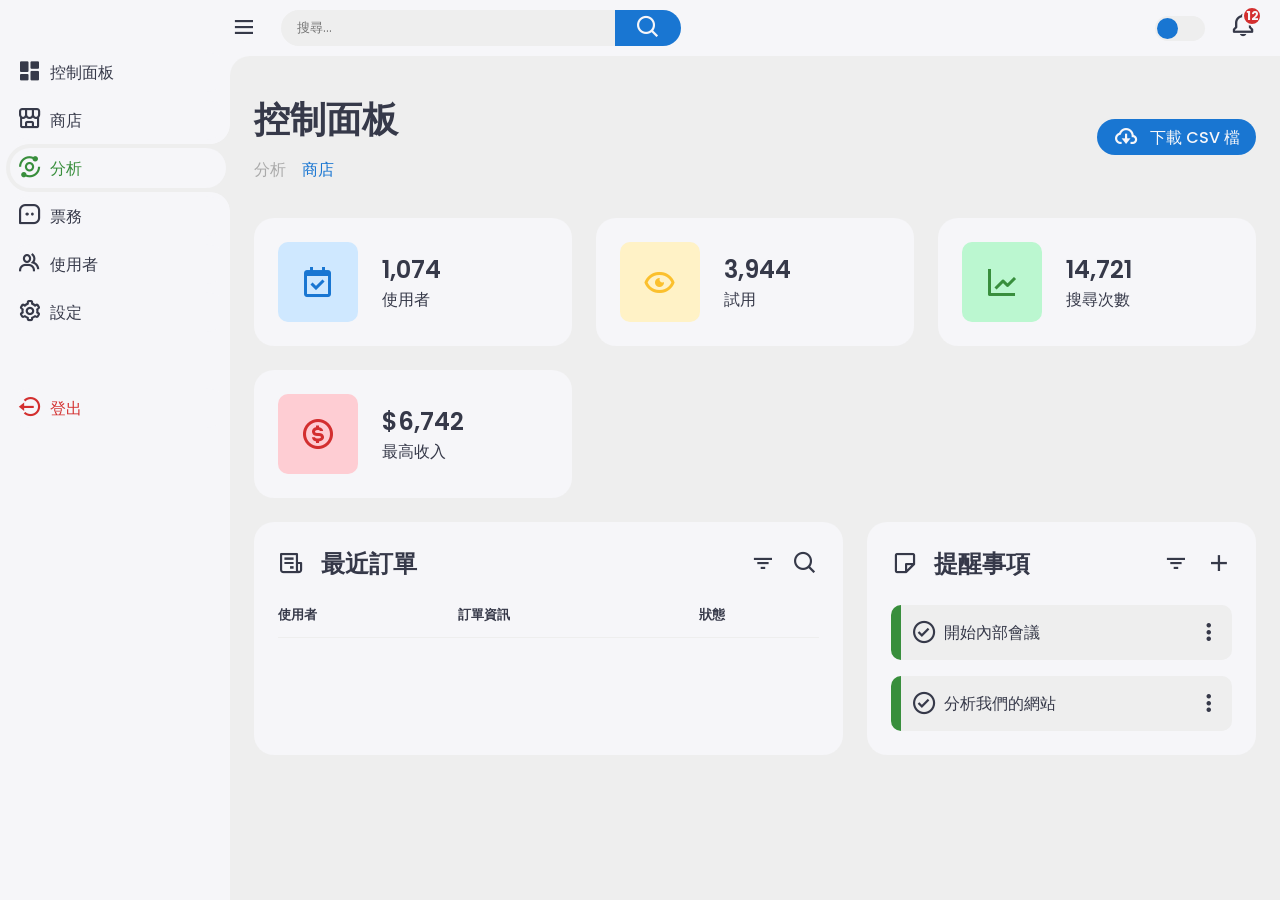
==== index.html @ f8af40df "Add files via upload" ====
<!DOCTYPE html>

<head>
    <meta charset="UTF-8">
    <meta name="viewport" content="width=device-width, initial-scale=1.0">
    <link href='https://unpkg.com/boxicons@2.1.4/css/boxicons.min.css' rel='stylesheet'>
    <link rel="stylesheet" href="style.css">
    <title>RoboTech 開發者控制面板 | Preview</title>
</head>

<body>
    <div class="sidebar">
        <ul class="side-menu">
            <li><a href="#"><i class='bx bxs-dashboard'></i>控制面板</a></li>
            <li><a href="#"><i class='bx bx-store-alt'></i>商店</a></li>
            <li class="active"><a href="#"><i class='bx bx-analyse'></i>分析</a></li>
            <li><a href="#"><i class='bx bx-message-square-dots'></i>票務</a></li>
            <li><a href="#"><i class='bx bx-group'></i>使用者</a></li>
            <li><a href="#"><i class='bx bx-cog'></i>設定</a></li>
        </ul>
        <ul class="side-menu">
            <li>
                <a href="#" class="logout">
                    <i class='bx bx-log-out-circle'></i>
                    登出
                </a>
            </li>
        </ul>
    </div>

    <div class="content">
        <nav>
            <i class='bx bx-menu'></i>
            <form action="#">
                <div class="form-input">
                    <input type="search" placeholder="搜尋...">
                    <button class="search-btn" type="送出"><i class='bx bx-search'></i></button>
                </div>
            </form>
            <input type="checkbox" id="theme-toggle" hidden>
            <label for="theme-toggle" class="theme-toggle"></label>
            <a href="#" class="notif">
                <i class='bx bx-bell'></i>
                <span class="count">12</span>
            </a>
        </nav>

        <main>
            <div class="header">
                <div class="left">
                    <h1>控制面板</h1>
                    <ul class="breadcrumb">
                        <li><a href="#">
                                分析
                            </a>
                        </li>
                        <li><a href="#" class="active">商店</a></li>
                    </ul>
                </div>
                <a href="#" class="report">
                    <i class='bx bx-cloud-download'></i>
                    <span>下載 CSV 檔</span>
                </a>
            </div>

            <ul class="insights">
                <li>
                    <i class='bx bx-calendar-check'></i>
                    <span class="info">
                        <h3>
                            1,074
                        </h3>
                        <p>使用者</p>
                    </span>
                </li>
                <li><i class='bx bx-show-alt'></i>
                    <span class="info">
                        <h3>
                            3,944
                        </h3>
                        <p>試用</p>
                    </span>
                </li>
                <li><i class='bx bx-line-chart'></i>
                    <span class="info">
                        <h3>
                            14,721
                        </h3>
                        <p>搜尋次數</p>
                    </span>
                </li>
                <li><i class='bx bx-dollar-circle'></i>
                    <span class="info">
                        <h3>
                            $6,742
                        </h3>
                        <p>最高收入</p>
                    </span>
                </li>
            </ul>

            <div class="bottom-data">
                <div class="orders">
                    <div class="header">
                        <i class='bx bx-receipt'></i>
                        <h3>最近訂單</h3>
                        <i class='bx bx-filter'></i>
                        <i class='bx bx-search'></i>
                    </div>
                    <table>
                        <thead>
                            <tr>
                                <th>使用者</th>
                                <th>訂單資訊</th>
                                <th>狀態</th>
                            </tr>
                        </thead>
                    </table>
                </div>

                <div class="reminders">
                    <div class="header">
                        <i class='bx bx-note'></i>
                        <h3>提醒事項</h3>
                        <i class='bx bx-filter'></i>
                        <i class='bx bx-plus'></i>
                    </div>
                    <ul class="task-list">
                        <li class="completed">
                            <div class="task-title">
                                <i class='bx bx-check-circle'></i>
                                <p>開始內部會議</p>
                            </div>
                            <i class='bx bx-dots-vertical-rounded'></i>
                        </li>
                        <li class="completed">
                            <div class="task-title">
                                <i class='bx bx-check-circle'></i>
                                <p>分析我們的網站</p>
                            </div>
                            <i class='bx bx-dots-vertical-rounded'></i>
                        </li>
                    </ul>
                </div>
            </div>
        </main>
    </div>
    <script src="index.js"></script>
</body>
</html>
---- style.css ----
@import url('https://fonts.googleapis.com/css2?family=Poppins:wght@300;400;500;600;700;800&display=swap');

:root {
    --light: #f6f6f9;
    --primary: #1976D2;
    --light-primary: #CFE8FF;
    --grey: #eee;
    --dark-grey: #AAAAAA;
    --dark: #363949;
    --danger: #D32F2F;
	--light-danger: #FECDD3;
    --warning: #FBC02D;
    --light-warning: #FFF2C6;
    --success: #388E3C;
    --light-success: #BBF7D0;
}

*{
    margin: 0;
    padding: 0;
    box-sizing: border-box;
    font-family: 'Poppins', sans-serif;
}

.bx{
    font-size: 1.7rem;
}

a{
    text-decoration: none;
}

li{
    list-style: none;
}

html{
    overflow-x: hidden;
}

body.dark{
    --light: #181a1e;
    --grey: #25252c;
    --dark: #fbfbfb
}

body{
    background: var(--grey);
    overflow-x: hidden;
}

.sidebar{
    position: fixed;
    top: 0;
    left: 0;
    background: var(--light);
    width: 230px;
    height: 100%;
    z-index: 2000;
    overflow-x: hidden;
    scrollbar-width: none;
    transition: all 0.3s ease;
}

.sidebar::-webkit-scrollbar{
    display: none;
}

.sidebar.close{
    width: 60px;
}

.sidebar .logo{
    font-size: 24px;
    font-weight: 700;
    height: 56px;
    display: flex;
    align-items: center;
    color: var(--primary);
    z-index: 500;
    padding-bottom: 20px;
    box-sizing: content-box;
}

.sidebar .logo .logo-name span{
    color: var(--dark);
}

.sidebar .logo .bx{
    min-width: 60px;
    display: flex;
    justify-content: center;
    font-size: 2.2rem;
}

.sidebar .side-menu{
    width: 100%;
    margin-top: 48px;
}

.sidebar .side-menu li{
    height: 48px;
    background: transparent;
    margin-left: 6px;
    border-radius: 48px 0 0 48px;
    padding: 4px;
}

.sidebar .side-menu li.active{
    background: var(--grey);
    position: relative;
}

.sidebar .side-menu li.active::before{
    content: "";
    position: absolute;
    width: 40px;
    height: 40px;
    border-radius: 50%;
    top: -40px;
    right: 0;
    box-shadow: 20px 20px 0 var(--grey);
    z-index: -1;
}

.sidebar .side-menu li.active::after{
    content: "";
    position: absolute;
    width: 40px;
    height: 40px;
    border-radius: 50%;
    bottom: -40px;
    right: 0;
    box-shadow: 20px -20px 0 var(--grey);
    z-index: -1;
}

.sidebar .side-menu li a{
    width: 100%;
    height: 100%;
    background: var(--light);
    display: flex;
    align-items: center;
    border-radius: 48px;
    font-size: 16px;
    color: var(--dark);
    white-space: nowrap;
    overflow-x: hidden;
    transition: all 0.3s ease;
}

.sidebar .side-menu li.active a{
    color: var(--success);
}

.sidebar.close .side-menu li a{
    width: calc(48px - (4px * 2));
    transition: all 0.3s ease;
}

.sidebar .side-menu li a .bx{
    min-width: calc(60px - ((4px + 6px) * 2));
    display: flex;
    font-size: 1.6rem;
    justify-content: center;
}

.sidebar .side-menu li a.logout{
    color: var(--danger);
}

.content{
    position: relative;
    width: calc(100% - 230px);
    left: 230px;
    transition: all 0.3s ease;
}

.sidebar.close~.content{
    width: calc(100% - 60px);
    left: 60px;
}

.content nav{
    height: 56px;
    background: var(--light);
    padding: 0 24px 0 0;
    display: flex;
    align-items: center;
    grid-gap: 24px;
    position: sticky;
    top: 0;
    left: 0;
    z-index: 1000;
}

.content nav::before{
    content: "";
    position: absolute;
    width: 40px;
    height: 40px;
    bottom: -40px;
    left: 0;
    border-radius: 50%;
    box-shadow: -20px -20px 0 var(--light);
}

.content nav a{
    color: var(--dark);
}

.content nav .bx.bx-menu{
    cursor: pointer;
    color: var(--dark);
}

.content nav form{
    max-width: 400px;
    width: 100%;
    margin-right: auto;
}

.content nav form .form-input{
    display: flex;
    align-items: center;
    height: 36px;
}

.content nav form .form-input input{
    flex-grow: 1;
    padding: 0 16px;
    height: 100%;
    border: none;
    background: var(--grey);
    border-radius: 36px 0 0 36px;
    outline: none;
    width: 100%;
    color: var(--dark);
}

.content nav form .form-input button{
    width: 80px;
    height: 100%;
    display: flex;
    justify-content: center;
    align-items: center;
    background: var(--primary);
    color: var(--light);
    font-size: 18px;
    border: none;
    outline: none;
    border-radius: 0 36px 36px 0;
    cursor: pointer;
}

.content nav .notif{
    font-size: 20px;
    position: relative;
}

.content nav .notif .count{
    position: absolute;
    top: -6px;
    right: -6px;
    width: 20px;
    height: 20px;
    background: var(--danger);
    border-radius: 50%;
    color: var(--light);
    border: 2px solid var(--light);
    font-weight: 700;
    font-size: 12px;
    display: flex;
    align-items: center;
    justify-content: center;
}

.content nav .profile img{
    width: 36px;
    height: 36px;
    object-fit: cover;
    border-radius: 50%;
}

.content nav .theme-toggle{
    display: block;
    min-width: 50px;
    height: 25px;
    background: var(--grey);
    cursor: pointer;
    position: relative;
    border-radius: 25px;
}

.content nav .theme-toggle::before{
    content: "";
    position: absolute;
    top: 2px;
    left: 2px;
    bottom: 2px;
    width: calc(25px - 4px);
    background: var(--primary);
    border-radius: 50%;
    transition: all 0.3s ease;
}

.content nav #theme-toggle:checked+.theme-toggle::before{
    left: calc(100% - (25px - 4px) - 2px);
}

.content main{
    width: 100%;
    padding: 36px 24px;
    max-height: calc(100vh - 56px);
}

.content main .header{
    display: flex;
    align-items: center;
    justify-content: space-between;
    grid-gap: 16px;
    flex-wrap: wrap;
}

.content main .header .left h1{
    font-size: 36px;
    font-weight: 600;
    margin-bottom: 10px;
    color: var(--dark);
}

.content main .header .left .breadcrumb{
    display: flex;
    align-items: center;
    grid-gap: 16px;
}

.content main .header .left .breadcrumb li{
    color: var(--dark);
}

.content main .header .left .breadcrumb li a{
    color: var(--dark-grey);
    pointer-events: none;
}

.content main .header .left .breadcrumb li a.active{
    color: var(--primary);
    pointer-events: none;
}

.content main .header .report{
    height: 36px;
    padding: 0 16px;
    border-radius: 36px;
    background: var(--primary);
    color: var(--light);
    display: flex;
    align-items: center;
    justify-content: center;
    grid-gap: 10px;
    font-weight: 500;
}

.content main .insights{
    display: grid;
    grid-template-columns: repeat(auto-fit, minmax(240px, 1fr));
    grid-gap: 24px;
    margin-top: 36px;
}

.content main .insights li{
    padding: 24px;
    background: var(--light);
    border-radius: 20px;
    display: flex;
    align-items: center;
    grid-gap: 24px;
    cursor: pointer;
}

.content main .insights li .bx{
    width: 80px;
    height: 80px;
    border-radius: 10px;
    font-size: 36px;
    display: flex;
    align-items: center;
    justify-content: center;
}

.content main .insights li:nth-child(1) .bx{
    background: var(--light-primary);
    color: var(--primary);
}

.content main .insights li:nth-child(2) .bx{
    background: var(--light-warning);
    color: var(--warning);
}

.content main .insights li:nth-child(3) .bx{
    background: var(--light-success);
    color: var(--success);
}

.content main .insights li:nth-child(4) .bx{
    background: var(--light-danger);
    color: var(--danger);
}

.content main .insights li .info h3{
    font-size: 24px;
    font-weight: 600;
    color: var(--dark);
}

.content main .insights li .info p{
    color: var(--dark);
}

.content main .bottom-data{
    display: flex;
    flex-wrap: wrap;
    grid-gap: 24px;
    margin-top: 24px;
    width: 100%;
    color: var(--dark);
}

.content main .bottom-data>div{
    border-radius: 20px;
    background: var(--light);
    padding: 24px;
    overflow-x: auto;
}

.content main .bottom-data .header{
    display: flex;
    align-items: center;
    grid-gap: 16px;
    margin-bottom: 24px;
}

.content main .bottom-data .header h3{
    margin-right: auto;
    font-size: 24px;
    font-weight: 600;
}

.content main .bottom-data .header .bx{
    cursor: pointer;
}

.content main .bottom-data .orders{
    flex-grow: 1;
    flex-basis: 500px;
}

.content main .bottom-data .orders table{
    width: 100%;
    border-collapse: collapse;
}

.content main .bottom-data .orders table th{
    padding-bottom: 12px;
    font-size: 13px;
    text-align: left;
    border-bottom: 1px solid var(--grey);
}

.content main .bottom-data .orders table td{
    padding: 16px 0;
}

.content main .bottom-data .orders table tr td:first-child{
    display: flex;
    align-items: center;
    grid-gap: 12px;
    padding-left: 6px;
}

.content main .bottom-data .orders table td img{
    width: 36px;
    height: 36px;
    border-radius: 50%;
    object-fit: cover;
}

.content main .bottom-data .orders table tbody tr{
    cursor: pointer;
    transition: all 0.3s ease;
}

.content main .bottom-data .orders table tbody tr:hover{
    background: var(--grey);
}

.content main .bottom-data .orders table tr td .status{
    font-size: 10px;
    padding: 6px 16px;
    color: var(--light);
    border-radius: 20px;
    font-weight: 700;
}

.content main .bottom-data .orders table tr td .status.completed{
    background: var(--success);
}

.content main .bottom-data .orders table tr td .status.process{
    background: var(--primary);
}

.content main .bottom-data .orders table tr td .status.pending{
    background: var(--warning);
}

.content main .bottom-data .reminders{
    flex-grow: 1;
    flex-basis: 300px;
}

.content main .bottom-data .reminders .task-list{
    width: 100%;
}

.content main .bottom-data .reminders .task-list li{
    width: 100%;
    margin-bottom: 16px;
    background: var(--grey);
    padding: 14px 10px;
    border-radius: 10px;
    display: flex;
    align-items: center;
    justify-content: space-between;
}

.content main .bottom-data .reminders .task-list li .task-title{
    display: flex;
    align-items: center;
}

.content main .bottom-data .reminders .task-list li .task-title p{
    margin-left: 6px;
}

.content main .bottom-data .reminders .task-list li .bx{
  cursor: pointer;  
}

.content main .bottom-data .reminders .task-list li.completed{
    border-left: 10px solid var(--success);
}

.content main .bottom-data .reminders .task-list li.not-completed{
    border-left: 10px solid var(--danger);
}

.content main .bottom-data .reminders .task-list li:last-child{
   margin-bottom: 0;
}

@media screen and (max-width: 768px) {
    .sidebar{
        width: 200px;
    }

    .content{
        width: calc(100% - 60px);
        left: 200px;
    }

}

@media screen and (max-width: 576px) {
    
    .content nav form .form-input input{
        display: none;
    }

    .content nav form .form-input button{
        width: auto;
        height: auto;
        background: transparent;
        color: var(--dark);
        border-radius: none;
    }

    .content nav form.show .form-input input{
        display: block;
        width: 100%;
    }

    .content nav form.show .form-input button{
        width: 36px;
        height: 100%;
        color: var(--light);
        background: var(--danger);
        border-radius: 0 36px 36px 0;
    }

    .content nav form.show~.notif, .content nav form.show~.profile{
        display: none;
    }

    .content main .insights {
        grid-template-columns: 1fr;
    }

    .content main .bottom-data .header{
        min-width: 340px;
    }

    .content main .bottom-data .orders table{
        min-width: 340px;
    }

    .content main .bottom-data .reminders .task-list{
        min-width: 340px;
    }

}
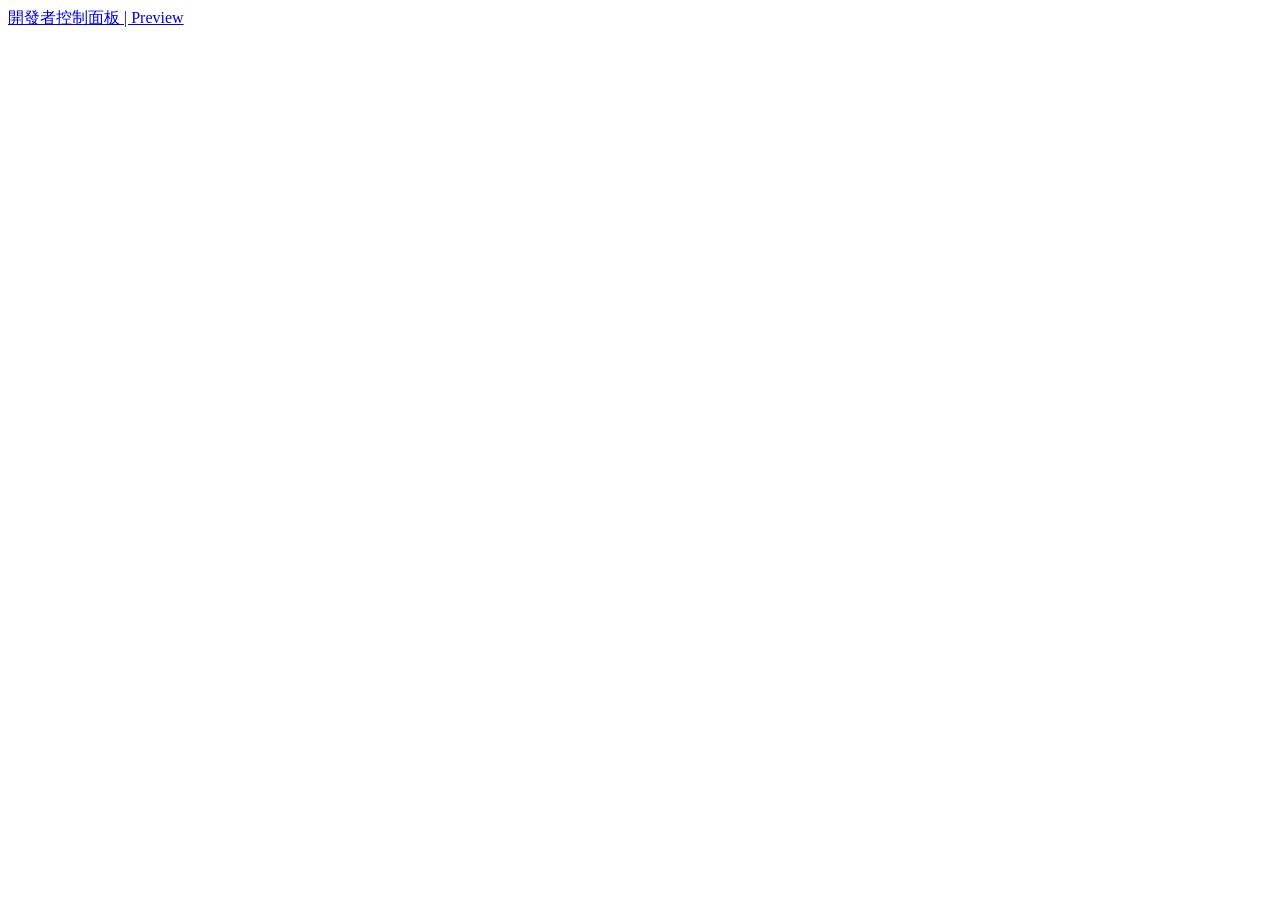
==== commit 0cc3f9a3: "Add files via upload" ====
--- a/index.html
+++ b/index.html
@@ -1,150 +1,10 @@
-<!DOCTYPE html>
-
-<head>
-    <meta charset="UTF-8">
-    <meta name="viewport" content="width=device-width, initial-scale=1.0">
-    <link href='https://unpkg.com/boxicons@2.1.4/css/boxicons.min.css' rel='stylesheet'>
-    <link rel="stylesheet" href="style.css">
-    <title>RoboTech 開發者控制面板 | Preview</title>
-</head>
-
-<body>
-    <div class="sidebar">
-        <ul class="side-menu">
-            <li><a href="#"><i class='bx bxs-dashboard'></i>控制面板</a></li>
-            <li><a href="#"><i class='bx bx-store-alt'></i>商店</a></li>
-            <li class="active"><a href="#"><i class='bx bx-analyse'></i>分析</a></li>
-            <li><a href="#"><i class='bx bx-message-square-dots'></i>票務</a></li>
-            <li><a href="#"><i class='bx bx-group'></i>使用者</a></li>
-            <li><a href="#"><i class='bx bx-cog'></i>設定</a></li>
-        </ul>
-        <ul class="side-menu">
-            <li>
-                <a href="#" class="logout">
-                    <i class='bx bx-log-out-circle'></i>
-                    登出
-                </a>
-            </li>
-        </ul>
-    </div>
-
-    <div class="content">
-        <nav>
-            <i class='bx bx-menu'></i>
-            <form action="#">
-                <div class="form-input">
-                    <input type="search" placeholder="搜尋...">
-                    <button class="search-btn" type="送出"><i class='bx bx-search'></i></button>
-                </div>
-            </form>
-            <input type="checkbox" id="theme-toggle" hidden>
-            <label for="theme-toggle" class="theme-toggle"></label>
-            <a href="#" class="notif">
-                <i class='bx bx-bell'></i>
-                <span class="count">12</span>
-            </a>
-        </nav>
-
-        <main>
-            <div class="header">
-                <div class="left">
-                    <h1>控制面板</h1>
-                    <ul class="breadcrumb">
-                        <li><a href="#">
-                                分析
-                            </a>
-                        </li>
-                        <li><a href="#" class="active">商店</a></li>
-                    </ul>
-                </div>
-                <a href="#" class="report">
-                    <i class='bx bx-cloud-download'></i>
-                    <span>下載 CSV 檔</span>
-                </a>
-            </div>
-
-            <ul class="insights">
-                <li>
-                    <i class='bx bx-calendar-check'></i>
-                    <span class="info">
-                        <h3>
-                            1,074
-                        </h3>
-                        <p>使用者</p>
-                    </span>
-                </li>
-                <li><i class='bx bx-show-alt'></i>
-                    <span class="info">
-                        <h3>
-                            3,944
-                        </h3>
-                        <p>試用</p>
-                    </span>
-                </li>
-                <li><i class='bx bx-line-chart'></i>
-                    <span class="info">
-                        <h3>
-                            14,721
-                        </h3>
-                        <p>搜尋次數</p>
-                    </span>
-                </li>
-                <li><i class='bx bx-dollar-circle'></i>
-                    <span class="info">
-                        <h3>
-                            $6,742
-                        </h3>
-                        <p>最高收入</p>
-                    </span>
-                </li>
-            </ul>
-
-            <div class="bottom-data">
-                <div class="orders">
-                    <div class="header">
-                        <i class='bx bx-receipt'></i>
-                        <h3>最近訂單</h3>
-                        <i class='bx bx-filter'></i>
-                        <i class='bx bx-search'></i>
-                    </div>
-                    <table>
-                        <thead>
-                            <tr>
-                                <th>使用者</th>
-                                <th>訂單資訊</th>
-                                <th>狀態</th>
-                            </tr>
-                        </thead>
-                    </table>
-                </div>
-
-                <div class="reminders">
-                    <div class="header">
-                        <i class='bx bx-note'></i>
-                        <h3>提醒事項</h3>
-                        <i class='bx bx-filter'></i>
-                        <i class='bx bx-plus'></i>
-                    </div>
-                    <ul class="task-list">
-                        <li class="completed">
-                            <div class="task-title">
-                                <i class='bx bx-check-circle'></i>
-                                <p>開始內部會議</p>
-                            </div>
-                            <i class='bx bx-dots-vertical-rounded'></i>
-                        </li>
-                        <li class="completed">
-                            <div class="task-title">
-                                <i class='bx bx-check-circle'></i>
-                                <p>分析我們的網站</p>
-                            </div>
-                            <i class='bx bx-dots-vertical-rounded'></i>
-                        </li>
-                    </ul>
-                </div>
-            </div>
-        </main>
-    </div>
-    <script src="index.js"></script>
-</body>
+<!DOCTYPE html>
+<head>
+    <meta charset="UTF-8">
+    <meta name="viewport" content="width=device-width, initial-scale=1.0">
+    <title>開發中的網頁 | 清單</title>
+</head>
+<body>
+    <a href="./Dashboard/index.html">開發者控制面板 | Preview</a>
+</body>
 </html>
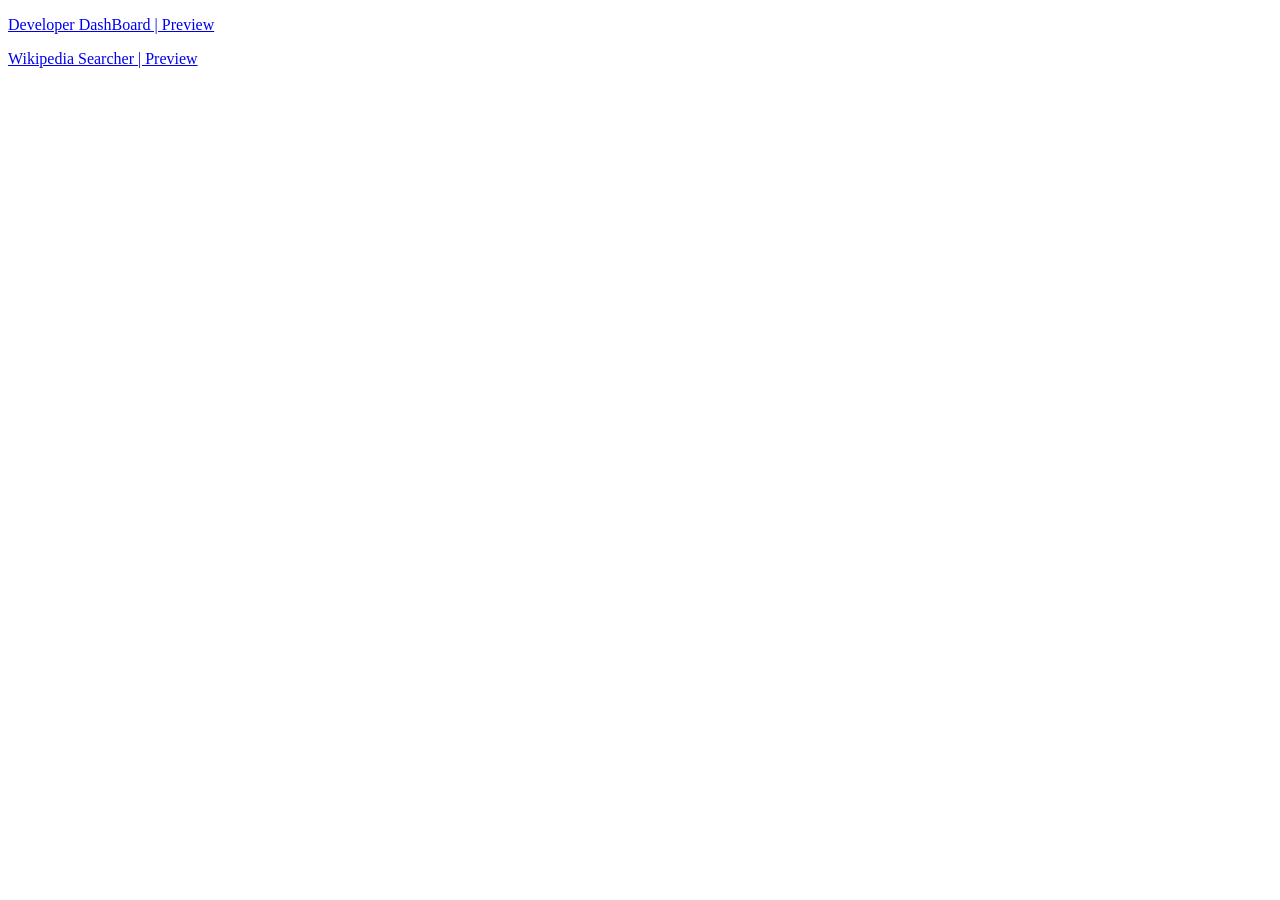
==== commit 30bc527d: "Add files via upload" ====
--- a/index.html
+++ b/index.html
@@ -5,6 +5,7 @@
     <title>開發中的網頁 | 清單</title>
 </head>
 <body>
-    <a href="./Dashboard/index.html">開發者控制面板 | Preview</a>
+    <p><a href="./Dashboard/index.html">Developer DashBoard | Preview</a></p>
+    <p><a href="./Wikipedia_Searcher/index.html">Wikipedia Searcher | Preview</a></p>
 </body>
 </html>
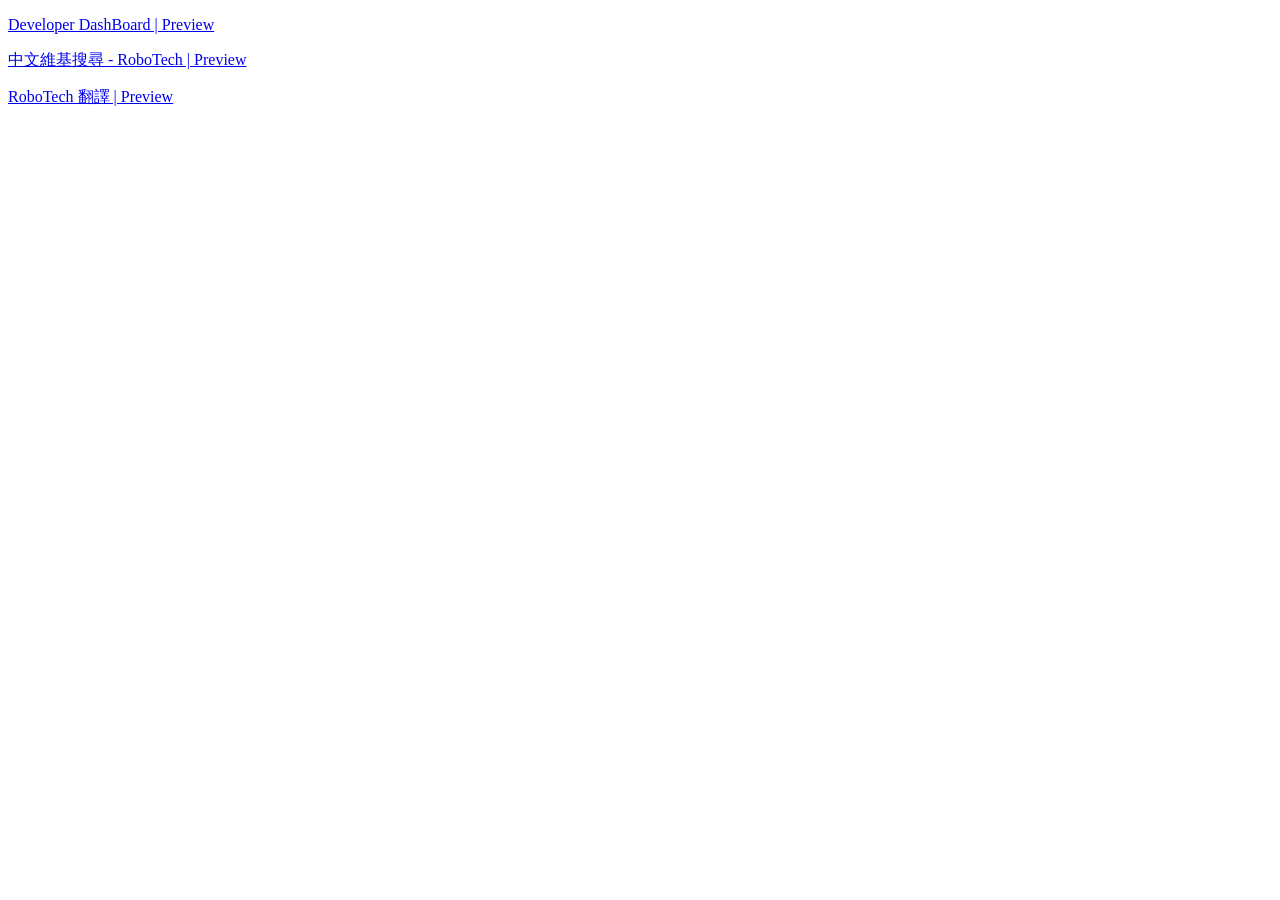
==== commit dbc354df: "Add files via upload" ====
--- a/index.html
+++ b/index.html
@@ -6,6 +6,7 @@
 </head>
 <body>
     <p><a href="./Dashboard/index.html">Developer DashBoard | Preview</a></p>
-    <p><a href="./Wikipedia_Searcher/index.html">Wikipedia Searcher | Preview</a></p>
+    <p><a href="./Wikipedia_Searcher/index.html">中文維基搜尋 - RoboTech | Preview</a></p>
+    <p><a href="./Translator/index.html">RoboTech 翻譯 | Preview</a></p>
 </body>
 </html>
